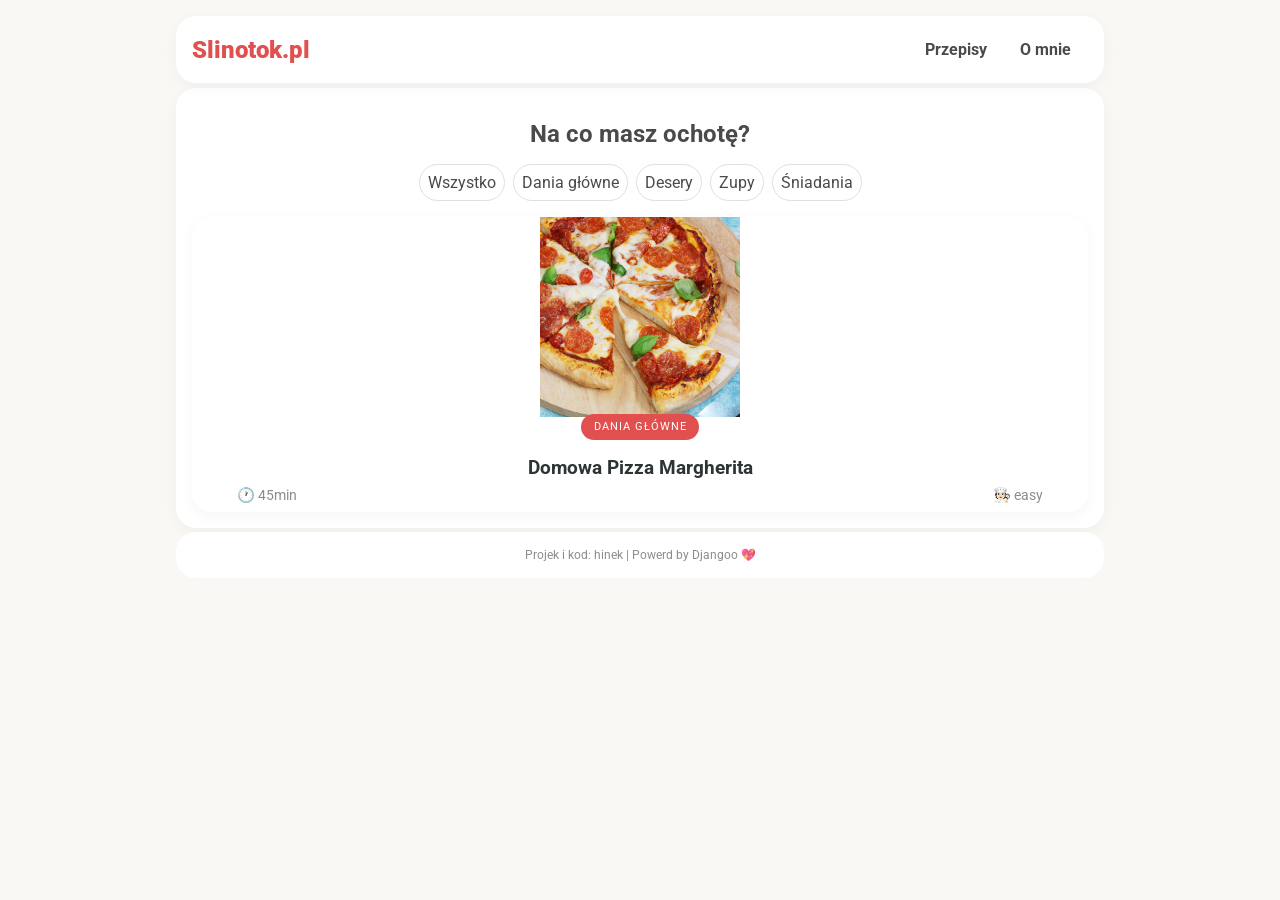
==== html/index.html @ ef1b222b "Dodanie twardego htmla Dodanie czystego htmla narazie jedynie zrobiona strona główna" ====
<!doctype html>
<html lang="en">
  <head>
    <meta charset="UTF-8" />
    <meta name="viewport" content="width=device-width, initial-scale=1.0" />
    <title>Slinotok</title>
    <link rel="preconnect" href="https://fonts.googleapis.com" />
    <link rel="preconnect" href="https://fonts.gstatic.com" crossorigin />
    <link
      href="https://fonts.googleapis.com/css2?family=Roboto:ital,wght@0,100..900;1,100..900&display=swap"
      rel="stylesheet"
    />
    <link rel="stylesheet" href="style.css" />
  </head>
  <body>
    <div class="container">
      <header>
        <div class="logo-div">
          <!-- Logo-->
          <a href="#" class="logo"><h2 class="name">Slinotok.pl</h2></a>
        </div>
        <div class="logo-div-other">
          <!-- Other elements -->
          <a href="#" class="header-a">Przepisy</a>
          <a href="#" class="header-a">O mnie</a>
        </div>
      </header>
      <main>
        <div class="filter">
          <!-- Filter -->
          <h2>Na co masz ochotę?</h2>
          <div class="filter-options">
            <a href="#" class="filter-btn">Wszystko</a>
            <a href="#" class="filter-btn">Dania główne</a>
            <a href="#" class="filter-btn">Desery</a>
            <a href="#" class="filter-btn">Zupy</a>
            <a href="#" class="filter-btn">Śniadania</a>
          </div>
        </div>
        <div class="food-card-grid">
          <!-- Food Cards -->
          <div class="food-card-div">
            <div class="food-card-img">
              <img src="static/3249334-v-1500x1500.jpg" alt="">
            </div>
            <div class="food-card-div-desc">
              <div>
                <p class="food-card-category">Dania główne</p>
              </div>
              <div class="food-card-title">
                <h4>Domowa Pizza Margherita</h3>
              </div>
              <div class="food-card-time-diff">
                <p>🕐 45min</p>
                <p>🧑🏻‍🍳 easy</p>
              </div>
            </div>
          </div>
        </div>
      </main>
      <footer>
        <p>Projek i kod: hinek | Powerd by Djangoo 💖</p>
      </footer>
    </div>
  </body>
</html>
---- html/style.css ----
:root {
  /* ===============================
    1. KOLORY BAZOWE (Z LOGO)
     =============================== */
  --primary: #e14f4f; /* Koralowy/czerwony z nazwy i ikony */
  --secondary: #fbcf8e; /* Złoty/żółty z błysków nad trzepaczką */
  --dark: #4a4a4a; /* Ciemny grafit z tagu .pl i dopisku */
  --light: #ffffff; /* Czysty biały na główne tło sekcji i kart */

  /* ===============================
    2. WARIANTY KOLORÓW I TŁA
     =============================== */
  --primary-hover: #c0392b; /* Ciemniejszy odcień primary dla najechania myszką */
  --off-white: #faf8f5; /* Bardzo ciepły odcień bieli na ogólne tło strony (pozostałe 90%) */
  --border-light: #e0e0e0; /* Subtelny szary na obramowania */
  --shadow-light: 0 4px 15px rgba(0, 0, 0, 0.04); /* Delikatny cień na karty */

  /* ===============================
    3. ZASTOSOWANIE W UI (MAPOWANIE)
    To są zmienne, których używasz w kodzie CSS!
     =============================== */

  /* --- TŁA (BACKGROUNDS) --- */
  --bg-page: var(--off-white); /* Ogólne tło całej strony */
  --bg-card: var(--light); /* Tło kart z przepisami, sekcji itp. */
  --bg-section-accent: #fff9ee; /* Subtelny akcent tła (np. dla nagłówka kategorii) */

  /* --- TEKST (TEXT) --- */
  --text-title: var(--primary); /* Główny tytuł strony, logotyp */
  --text-heading: #2d3436; /* Nagłówki sekcji (H1, H2) - ciemniejszy odcień dark */
  --text-body: var(--dark); /* Główna treść przepisu, składniki */
  --text-muted: #8c8c8c; /* Subtelniejszy tekst (podtytuły, daty) */
  --text-on-accent: var(--light); /* Tekst na przyciskach i nagłówkach marki */

  /* --- INTERAKTYWNE (LINKI & PRZYCISKI) --- */
  --link-color: var(--primary);
  --link-hover-color: var(--primary-hover);
  --btn-primary-bg: var(--primary);
  --btn-primary-text: var(--light);
  --btn-primary-hover-bg: var(--primary-hover);

  /* --- INNE (MISC) --- */
  --radius: 20px; /* Zaokrąglenie rogów */
}
* {
  margin: 0;
}
html {
  font-family: Roboto, Arial;
  box-sizing: border-box;
}
img {
  width: 100%;
  height: 200px;
  object-fit: cover;
}
body {
  display: flex;
  justify-content: center;
  align-items: center;
  margin: 0;
  background-color: var(--bg-page);
  color: var(--text-body);
}
.container {
  display: flex;
  justify-content: center;
  align-items: center;
  flex-direction: column;
  width: 70%;
  gap: 0.3rem;
  margin: 1rem;
}
header {
  display: flex;
  position: sticky;
  top: 0;
  z-index: 100;
  justify-content: space-between;
  padding: 1rem;
  align-items: center;
  background-color: #ffffff;
  border-radius: var(--radius);
  width: 100%;
  box-shadow: var(--shadow-light);
  gap: 2rem;
}
.name {
  font-weight: 900;
}
.logo-div-other {
  display: flex;
  justify-content: space-around;
  align-items: end;
  min-width: 20%;
  font-weight: 700;
  flex-wrap: wrap;
}
.header-a {
  padding: 0.5rem;
  text-decoration: none;
  color: var(--dark);
  border-radius: var(--radius);
  transition:
    color 0.4s ease,
    background-color 0.4s ease;
}
.header-a:hover {
  color: var(--light);
  background-color: var(--primary);
  border-radius: var(--radius);
}
.logo {
  text-decoration: none;
  color: #e14f4f;
  font-weight: 900;
}

main {
  display: flex;
  justify-content: center;
  align-items: center;
  width: 100%;
  flex-direction: column;
  padding: 1rem;
  border-radius: var(--radius);
  background-color: var(--light);
  box-shadow: var(--shadow-light);
}

.filter {
  display: flex;
  justify-content: center;
  align-items: center;
  flex-direction: column;
  width: 100%;
  gap: 1rem;
  padding: 1rem;
}

.filter-options {
  display: flex;
  justify-content: center;
  align-items: center;
  gap: 0.5rem;
  flex-wrap: wrap;
  width: 100%;
}

.filter-btn {
  padding: 0.5rem;
  text-decoration: none;
  color: var(--dark);
  border: 1px solid var(--border-light);
  background-color: var(--bg-card);
  border-radius: var(--radius);
  transition:
    transform 0.4s ease,
    background-color 0.4s ease;
}

.filter-btn:hover {
  background-color: var(--secondary);
  border-color: var(--secondary);
  transform: translateY(-3px);
}

.food-card-grid {
  display: grid;
  grid-template-columns: repeat(auto-fit, minmax(250px, 1fr));
  gap: 30px;
  width: 100%;
}
.food-card-div {
  display: flex;
  justify-content: center;
  align-items: center;
  flex-direction: column;
  background-color: var(--bg-card);
  border-radius: var(--radius);
  width: 100%;
  overflow: hidden;
  box-shadow: var(--shadow-light);
  box-sizing: border-box;
  transition:
    transform 0.3s ease,
    box-shadow 0.3s ease;
}

.food-card-div:hover {
  transform: translateY(-5px);
  box-shadow: 0 10px 20px rgba(0, 0, 0, 0.1);
}

.food-card-div-desc {
  display: flex;
  justify-content: center;
  align-items: center;
  flex-direction: column;
  padding: 0.5rem;
  width: 100%;
}

.food-card-category {
  font-size: 0.7rem;
  text-transform: uppercase;
  letter-spacing: 1px;
  background-color: var(--primary);
  border-radius: var(--radius);
  color: var(--light);
  padding: 0.4rem 0.8rem;
  margin-top: -15px; /* Lekkie przesunięcie na zdjęcie */
  margin-bottom: 0.5rem;
  align-self: flex-start;
  z-index: 1;
}

.food-card-title {
  font-size: 1.2rem;
  font-weight: bold;
  width: 100%;
  text-align: center;
  color: var(--text-heading);
  margin: 0.5rem 0;
}
.food-card-time-diff {
  width: 90%;
  display: flex;
  justify-content: space-between;
  text-align: center;
  flex-direction: row;
  color: var(--text-muted);
  font-size: 0.9rem;
  margin-top: auto;
}

footer {
  display: flex;
  margin: 0;
  font-size: 12px;
  justify-content: center;
  align-items: center;
  background-color: var(--light);
  width: 100%;
  padding: 1rem;
  border-radius: var(--radius);
  color: var(--text-muted);
}
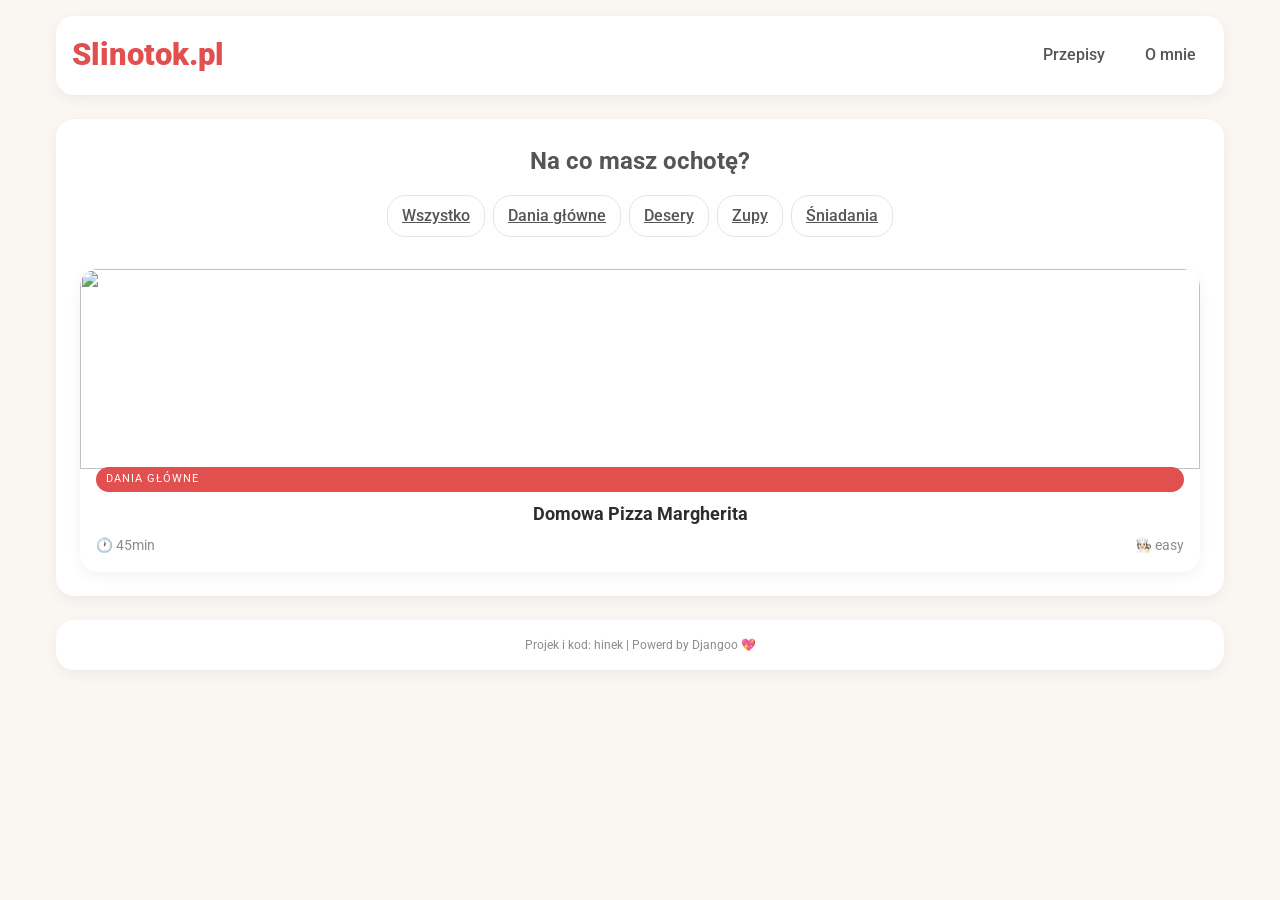
==== commit 972f8dee: "Renderowanie strony startowej Rozbicie całej statycznej strony html na mniejsze bloki oraz wykonanie" ====
--- a/html/index.html
+++ b/html/index.html
@@ -41,14 +41,14 @@
           <!-- Food Cards -->
           <div class="food-card-div">
             <div class="food-card-img">
-              <img src="static/3249334-v-1500x1500.jpg" alt="">
+              <img src="" alt="" />
             </div>
             <div class="food-card-div-desc">
               <div>
                 <p class="food-card-category">Dania główne</p>
               </div>
               <div class="food-card-title">
-                <h4>Domowa Pizza Margherita</h3>
+                <h4>Domowa Pizza Margherita</h4>
               </div>
               <div class="food-card-time-diff">
                 <p>🕐 45min</p>
--- a/html/style.css
+++ b/html/style.css
@@ -1,248 +1,293 @@
 :root {
   /* ===============================
-    1. KOLORY BAZOWE (Z LOGO)
-     =============================== */
-  --primary: #e14f4f; /* Koralowy/czerwony z nazwy i ikony */
-  --secondary: #fbcf8e; /* Złoty/żółty z błysków nad trzepaczką */
-  --dark: #4a4a4a; /* Ciemny grafit z tagu .pl i dopisku */
-  --light: #ffffff; /* Czysty biały na główne tło sekcji i kart */
-
-  /* ===============================
-    2. WARIANTY KOLORÓW I TŁA
-     =============================== */
-  --primary-hover: #c0392b; /* Ciemniejszy odcień primary dla najechania myszką */
-  --off-white: #faf8f5; /* Bardzo ciepły odcień bieli na ogólne tło strony (pozostałe 90%) */
-  --border-light: #e0e0e0; /* Subtelny szary na obramowania */
-  --shadow-light: 0 4px 15px rgba(0, 0, 0, 0.04); /* Delikatny cień na karty */
-
-  /* ===============================
-    3. ZASTOSOWANIE W UI (MAPOWANIE)
-    To są zmienne, których używasz w kodzie CSS!
-     =============================== */
-
-  /* --- TŁA (BACKGROUNDS) --- */
-  --bg-page: var(--off-white); /* Ogólne tło całej strony */
-  --bg-card: var(--light); /* Tło kart z przepisami, sekcji itp. */
-  --bg-section-accent: #fff9ee; /* Subtelny akcent tła (np. dla nagłówka kategorii) */
-
-  /* --- TEKST (TEXT) --- */
-  --text-title: var(--primary); /* Główny tytuł strony, logotyp */
-  --text-heading: #2d3436; /* Nagłówki sekcji (H1, H2) - ciemniejszy odcień dark */
-  --text-body: var(--dark); /* Główna treść przepisu, składniki */
-  --text-muted: #8c8c8c; /* Subtelniejszy tekst (podtytuły, daty) */
-  --text-on-accent: var(--light); /* Tekst na przyciskach i nagłówkach marki */
-
-  /* --- INTERAKTYWNE (LINKI & PRZYCISKI) --- */
+    1. KOLORY BAZOWE
+     =============================== */
+
+  --primary: #e14f4f;
+  --primary-hover: #c73c3c;
+
+  --secondary: #f4b860;
+  --secondary-hover: #e6a64c;
+
+  --dark: #3a3a3a;
+  --light: #ffffff;
+
+  --off-white: #faf7f2;
+  --border-light: #e8e4df;
+
+  /* ===============================
+    2. TŁA
+     =============================== */
+
+  --bg-page: var(--off-white);
+  --bg-card: var(--light);
+  --bg-section-accent: #fff4e2;
+
+  /* ===============================
+    3. TEKST
+     =============================== */
+
+  --text-title: var(--primary);
+  --text-heading: #2d2d2d;
+  --text-body: #555;
+  --text-muted: #8c8c8c;
+  --text-on-accent: #ffffff;
+
+  /* ===============================
+    4. LINKI I PRZYCISKI
+     =============================== */
+
   --link-color: var(--primary);
   --link-hover-color: var(--primary-hover);
+
   --btn-primary-bg: var(--primary);
-  --btn-primary-text: var(--light);
+  --btn-primary-text: #ffffff;
   --btn-primary-hover-bg: var(--primary-hover);
 
-  /* --- INNE (MISC) --- */
-  --radius: 20px; /* Zaokrąglenie rogów */
-}
-* {
+  /* ===============================
+    5. UI
+     =============================== */
+
+  --radius: 18px;
+
+  --shadow-light: 0 4px 14px rgba(0, 0, 0, 0.05);
+  --shadow-hover: 0 12px 24px rgba(0, 0, 0, 0.12);
+
+  /* ===============================
+    6. SPACING SYSTEM
+     =============================== */
+
+  --space-xs: 4px;
+  --space-sm: 8px;
+  --space-md: 16px;
+  --space-lg: 24px;
+  --space-xl: 32px;
+}
+
+/* ===============================
+  GLOBAL
+   =============================== */
+
+*,
+*::before,
+*::after {
   margin: 0;
-}
+  padding: 0;
+  box-sizing: border-box;
+}
+
 html {
-  font-family: Roboto, Arial;
-  box-sizing: border-box;
-}
+  font-family: Roboto, Arial, sans-serif;
+}
+
+body {
+  background-color: var(--bg-page);
+  color: var(--text-body);
+  line-height: 1.5;
+}
+
+/* ===============================
+  IMAGES
+   =============================== */
+
 img {
   width: 100%;
   height: 200px;
   object-fit: cover;
-}
-body {
-  display: flex;
-  justify-content: center;
+  display: block;
+}
+
+/* ===============================
+  CONTAINER
+   =============================== */
+
+.container {
+  max-width: 1200px;
+  width: 100%;
+  margin: auto;
+  padding: var(--space-md);
+  display: flex;
+  flex-direction: column;
+  gap: var(--space-lg);
+}
+
+/* ===============================
+  HEADER
+   =============================== */
+
+header {
+  display: flex;
+  justify-content: space-between;
   align-items: center;
-  margin: 0;
-  background-color: var(--bg-page);
-  color: var(--text-body);
-}
-.container {
-  display: flex;
-  justify-content: center;
-  align-items: center;
-  flex-direction: column;
-  width: 70%;
-  gap: 0.3rem;
-  margin: 1rem;
-}
-header {
-  display: flex;
+  flex-wrap: wrap;
+  padding: var(--space-md);
+  background: var(--bg-card);
+  border-radius: var(--radius);
+  box-shadow: var(--shadow-light);
   position: sticky;
   top: 0;
   z-index: 100;
-  justify-content: space-between;
-  padding: 1rem;
-  align-items: center;
-  background-color: #ffffff;
-  border-radius: var(--radius);
-  width: 100%;
-  box-shadow: var(--shadow-light);
-  gap: 2rem;
-}
+  gap: var(--space-md);
+}
+
 .name {
   font-weight: 900;
 }
-.logo-div-other {
-  display: flex;
-  justify-content: space-around;
-  align-items: end;
-  min-width: 20%;
-  font-weight: 700;
-  flex-wrap: wrap;
-}
-.header-a {
-  padding: 0.5rem;
-  text-decoration: none;
-  color: var(--dark);
-  border-radius: var(--radius);
-  transition:
-    color 0.4s ease,
-    background-color 0.4s ease;
-}
-.header-a:hover {
-  color: var(--light);
-  background-color: var(--primary);
-  border-radius: var(--radius);
-}
+
 .logo {
   text-decoration: none;
-  color: #e14f4f;
+  color: var(--text-title);
   font-weight: 900;
-}
+  font-size: 1.3rem;
+}
+
+.logo-div-other {
+  display: flex;
+  align-items: center;
+  gap: var(--space-md);
+}
+
+.header-a {
+  padding: 6px 12px;
+  text-decoration: none;
+  color: var(--text-body);
+  border-radius: var(--radius);
+  transition: all 0.25s ease;
+  font-weight: 500;
+}
+
+.header-a:hover {
+  background: var(--primary);
+  color: var(--light);
+}
+
+/* ===============================
+  MAIN
+   =============================== */
 
 main {
-  display: flex;
+  background: var(--bg-card);
+  border-radius: var(--radius);
+  box-shadow: var(--shadow-light);
+  padding: var(--space-lg);
+  display: flex;
+  flex-direction: column;
+  gap: var(--space-xl);
+}
+
+/* ===============================
+  FILTER
+   =============================== */
+
+.filter {
+  display: flex;
+  flex-direction: column;
+  align-items: center;
+  gap: var(--space-md);
+}
+
+.filter-options {
+  display: flex;
+  flex-wrap: wrap;
   justify-content: center;
-  align-items: center;
-  width: 100%;
-  flex-direction: column;
-  padding: 1rem;
-  border-radius: var(--radius);
-  background-color: var(--light);
-  box-shadow: var(--shadow-light);
-}
-
-.filter {
-  display: flex;
-  justify-content: center;
-  align-items: center;
-  flex-direction: column;
-  width: 100%;
-  gap: 1rem;
-  padding: 1rem;
-}
-
-.filter-options {
-  display: flex;
-  justify-content: center;
-  align-items: center;
-  gap: 0.5rem;
-  flex-wrap: wrap;
-  width: 100%;
+  gap: var(--space-sm);
 }
 
 .filter-btn {
-  padding: 0.5rem;
-  text-decoration: none;
-  color: var(--dark);
+  padding: 8px 14px;
   border: 1px solid var(--border-light);
-  background-color: var(--bg-card);
-  border-radius: var(--radius);
-  transition:
-    transform 0.4s ease,
-    background-color 0.4s ease;
+  background: var(--bg-card);
+  border-radius: var(--radius);
+  cursor: pointer;
+  font-weight: 500;
+  color: var(--text-body);
+  transition: all 0.25s ease;
 }
 
 .filter-btn:hover {
-  background-color: var(--secondary);
+  background: var(--secondary);
   border-color: var(--secondary);
-  transform: translateY(-3px);
-}
+  transform: translateY(-2px);
+}
+
+/* ===============================
+  FOOD GRID
+   =============================== */
 
 .food-card-grid {
   display: grid;
   grid-template-columns: repeat(auto-fit, minmax(250px, 1fr));
-  gap: 30px;
+  gap: var(--space-lg);
   width: 100%;
 }
+
+/* ===============================
+  FOOD CARD
+   =============================== */
+
 .food-card-div {
   display: flex;
-  justify-content: center;
-  align-items: center;
-  flex-direction: column;
-  background-color: var(--bg-card);
-  border-radius: var(--radius);
-  width: 100%;
+  flex-direction: column;
+  background: var(--bg-card);
+  border-radius: var(--radius);
   overflow: hidden;
   box-shadow: var(--shadow-light);
-  box-sizing: border-box;
-  transition:
-    transform 0.3s ease,
-    box-shadow 0.3s ease;
+  transition: all 0.25s ease;
 }
 
 .food-card-div:hover {
-  transform: translateY(-5px);
-  box-shadow: 0 10px 20px rgba(0, 0, 0, 0.1);
-}
+  transform: translateY(-6px);
+  box-shadow: var(--shadow-hover);
+}
+
+/* ===============================
+  CARD CONTENT
+   =============================== */
 
 .food-card-div-desc {
   display: flex;
-  justify-content: center;
-  align-items: center;
-  flex-direction: column;
-  padding: 0.5rem;
-  width: 100%;
+  flex-direction: column;
+  padding: var(--space-md);
+  gap: var(--space-sm);
 }
 
 .food-card-category {
   font-size: 0.7rem;
   text-transform: uppercase;
   letter-spacing: 1px;
-  background-color: var(--primary);
-  border-radius: var(--radius);
+  background: var(--primary);
   color: var(--light);
-  padding: 0.4rem 0.8rem;
-  margin-top: -15px; /* Lekkie przesunięcie na zdjęcie */
-  margin-bottom: 0.5rem;
+  border-radius: var(--radius);
+  padding: 4px 10px;
   align-self: flex-start;
-  z-index: 1;
+  margin-top: -18px;
 }
 
 .food-card-title {
-  font-size: 1.2rem;
-  font-weight: bold;
-  width: 100%;
+  font-size: 1.15rem;
+  font-weight: 700;
+  color: var(--text-heading);
   text-align: center;
-  color: var(--text-heading);
-  margin: 0.5rem 0;
-}
+}
+
 .food-card-time-diff {
-  width: 90%;
   display: flex;
   justify-content: space-between;
+  font-size: 0.85rem;
+  color: var(--text-muted);
+  margin-top: auto;
+}
+
+/* ===============================
+  FOOTER
+   =============================== */
+
+footer {
+  background: var(--bg-card);
+  padding: var(--space-md);
   text-align: center;
-  flex-direction: row;
+  border-radius: var(--radius);
+  font-size: 12px;
   color: var(--text-muted);
-  font-size: 0.9rem;
-  margin-top: auto;
-}
-
-footer {
-  display: flex;
-  margin: 0;
-  font-size: 12px;
-  justify-content: center;
-  align-items: center;
-  background-color: var(--light);
-  width: 100%;
-  padding: 1rem;
-  border-radius: var(--radius);
-  color: var(--text-muted);
-}
+  box-shadow: var(--shadow-light);
+}
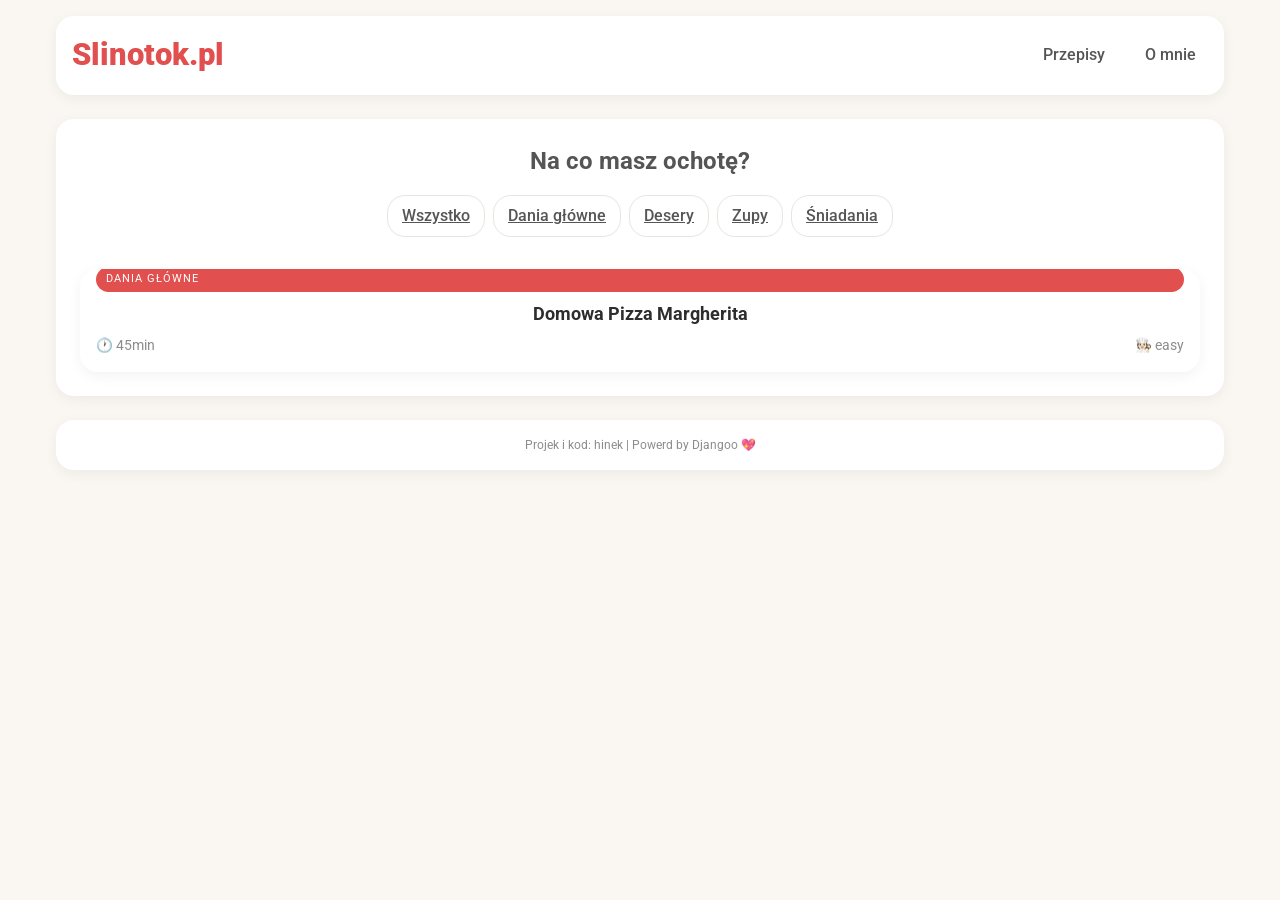
==== commit af2cf4d7: "Naprawa błedu IDE" ====
--- a/html/index.html
+++ b/html/index.html
@@ -3,6 +3,11 @@
   <head>
     <meta charset="UTF-8" />
     <meta name="viewport" content="width=device-width, initial-scale=1.0" />
+    <meta name="description" content="Slinotok.pl proste przepisy kulinarne" />
+    <meta
+      name="keywords"
+      content="przepisy, gotowanie, obiady, pizza, desery"
+    />
     <title>Slinotok</title>
     <link rel="preconnect" href="https://fonts.googleapis.com" />
     <link rel="preconnect" href="https://fonts.gstatic.com" crossorigin />
@@ -41,7 +46,7 @@
           <!-- Food Cards -->
           <div class="food-card-div">
             <div class="food-card-img">
-              <img src="" alt="" />
+              <!-- <img src="" alt="" /> -->
             </div>
             <div class="food-card-div-desc">
               <div>
